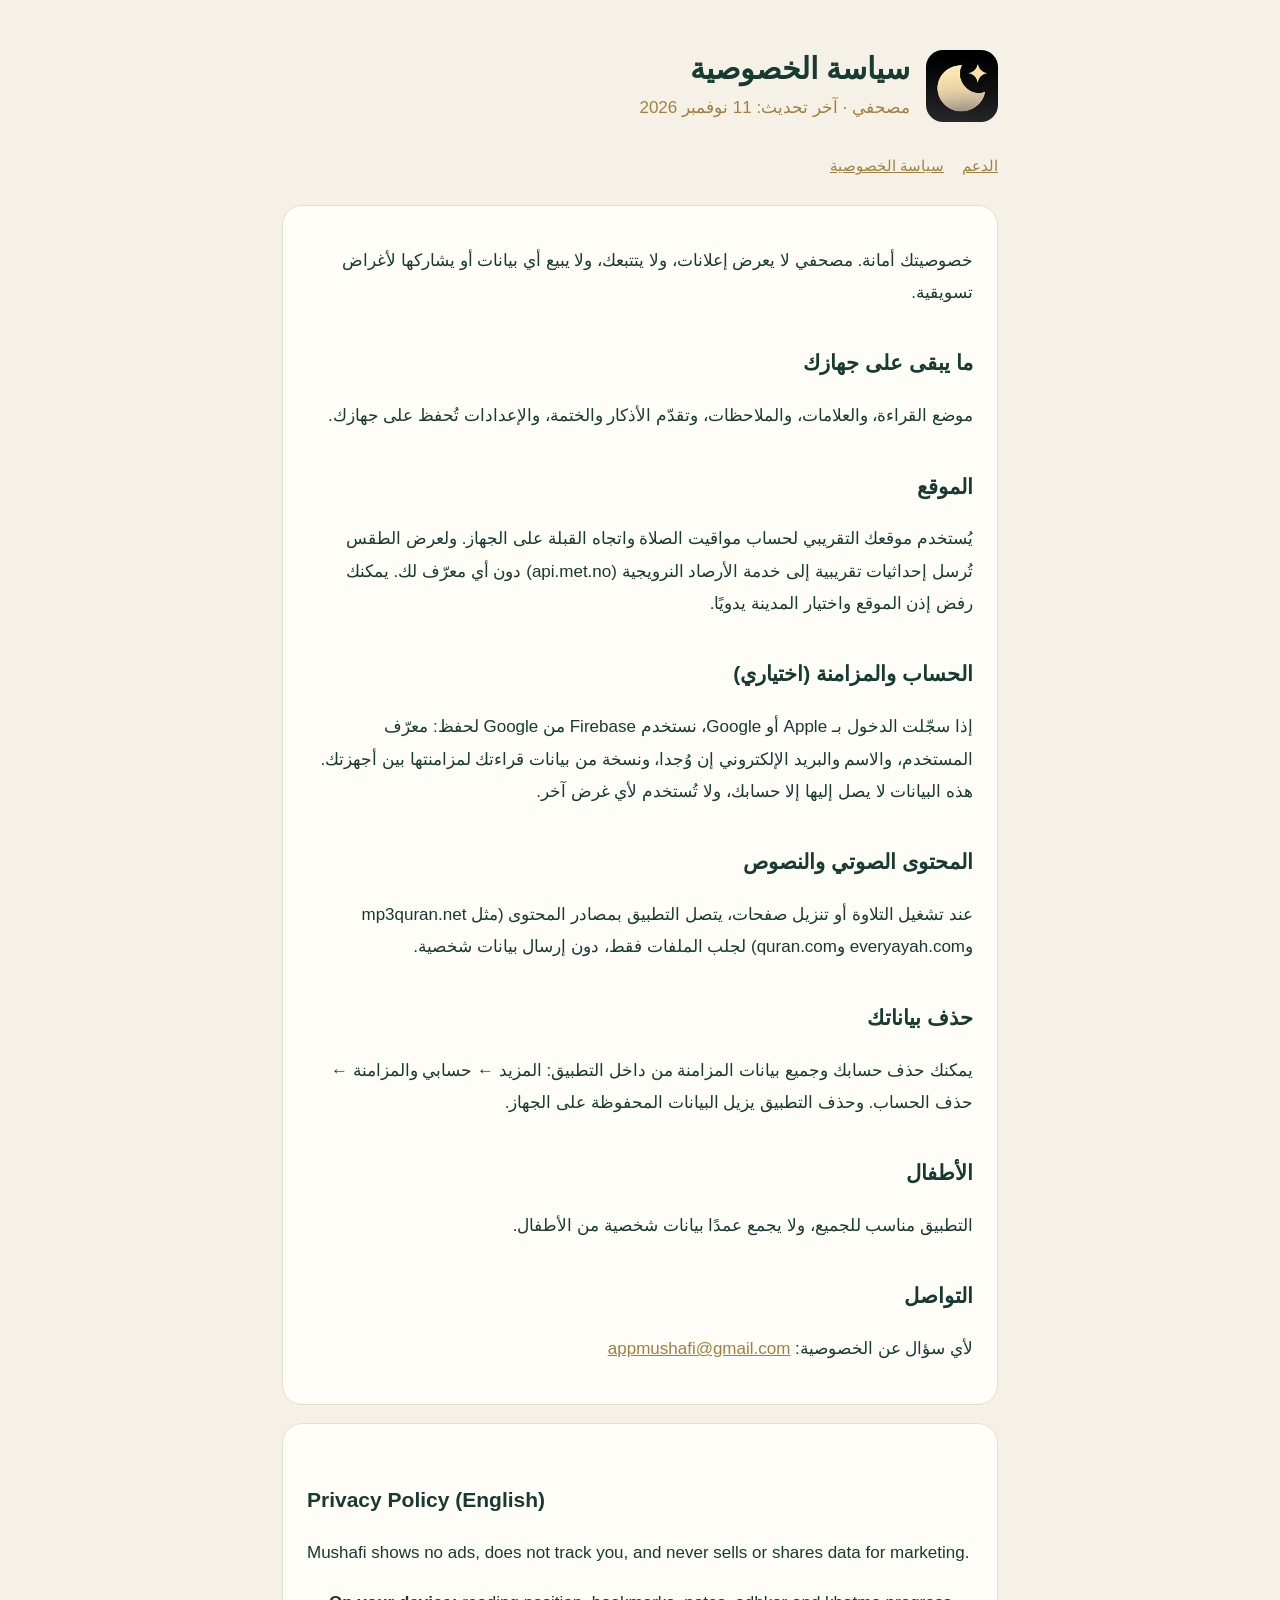
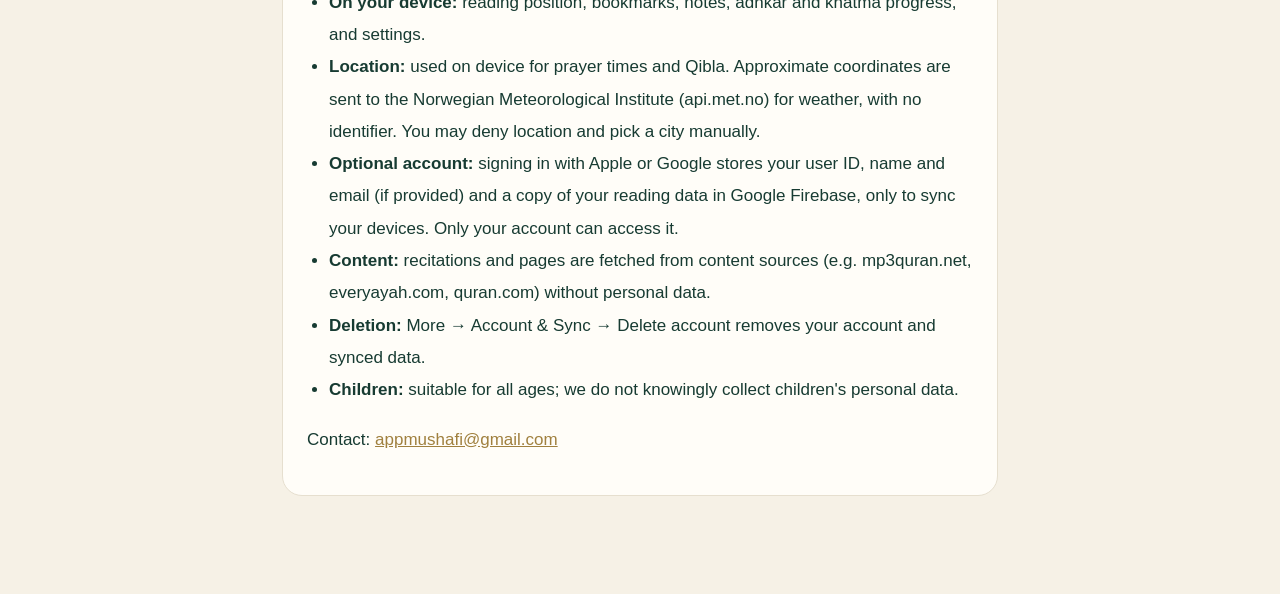
==== privacy.html @ 0d767c70 "Mushafi support and privacy pages Co-Authored-By: Claude Opus 5.5 <noreply@anthropic.com> Claude-Ses" ====
<!DOCTYPE html>
<html lang="ar" dir="rtl">
<head>
<meta charset="utf-8">
<meta name="viewport" content="width=device-width,initial-scale=1">
<title>مصحفي | سياسة الخصوصية</title>
<link rel="icon" href="icon.png">
<link rel="stylesheet" href="style.css">
</head>
<body>
<main>
<header><img src="icon.png" alt=""><div><h1>سياسة الخصوصية</h1><p>مصحفي · آخر تحديث: 11 نوفمبر 2026</p></div></header>
<nav><a href="./">الدعم</a><a href="privacy.html">سياسة الخصوصية</a></nav>

<div class="card">
<p>خصوصيتك أمانة. مصحفي لا يعرض إعلانات، ولا يتتبعك، ولا يبيع أي بيانات أو يشاركها لأغراض تسويقية.</p>

<h2>ما يبقى على جهازك</h2>
<p>موضع القراءة، والعلامات، والملاحظات، وتقدّم الأذكار والختمة، والإعدادات تُحفظ على جهازك.</p>

<h2>الموقع</h2>
<p>يُستخدم موقعك التقريبي لحساب مواقيت الصلاة واتجاه القبلة على الجهاز. ولعرض الطقس تُرسل إحداثيات تقريبية إلى خدمة الأرصاد النرويجية (api.met.no) دون أي معرّف لك. يمكنك رفض إذن الموقع واختيار المدينة يدويًا.</p>

<h2>الحساب والمزامنة (اختياري)</h2>
<p>إذا سجّلت الدخول بـ Apple أو Google، نستخدم Firebase من Google لحفظ: معرّف المستخدم، والاسم والبريد الإلكتروني إن وُجدا، ونسخة من بيانات قراءتك لمزامنتها بين أجهزتك. هذه البيانات لا يصل إليها إلا حسابك، ولا تُستخدم لأي غرض آخر.</p>

<h2>المحتوى الصوتي والنصوص</h2>
<p>عند تشغيل التلاوة أو تنزيل صفحات، يتصل التطبيق بمصادر المحتوى (مثل mp3quran.net وeveryayah.com وquran.com) لجلب الملفات فقط، دون إرسال بيانات شخصية.</p>

<h2>حذف بياناتك</h2>
<p>يمكنك حذف حسابك وجميع بيانات المزامنة من داخل التطبيق: المزيد ← حسابي والمزامنة ← حذف الحساب. وحذف التطبيق يزيل البيانات المحفوظة على الجهاز.</p>

<h2>الأطفال</h2>
<p>التطبيق مناسب للجميع، ولا يجمع عمدًا بيانات شخصية من الأطفال.</p>

<h2>التواصل</h2>
<p>لأي سؤال عن الخصوصية: <a href="mailto:appmushafi@gmail.com">appmushafi@gmail.com</a></p>
</div>

<div class="card en">
<h2>Privacy Policy (English)</h2>
<p>Mushafi shows no ads, does not track you, and never sells or shares data for marketing.</p>
<ul>
<li><strong>On your device:</strong> reading position, bookmarks, notes, adhkar and khatma progress, and settings.</li>
<li><strong>Location:</strong> used on device for prayer times and Qibla. Approximate coordinates are sent to the Norwegian Meteorological Institute (api.met.no) for weather, with no identifier. You may deny location and pick a city manually.</li>
<li><strong>Optional account:</strong> signing in with Apple or Google stores your user ID, name and email (if provided) and a copy of your reading data in Google Firebase, only to sync your devices. Only your account can access it.</li>
<li><strong>Content:</strong> recitations and pages are fetched from content sources (e.g. mp3quran.net, everyayah.com, quran.com) without personal data.</li>
<li><strong>Deletion:</strong> More → Account &amp; Sync → Delete account removes your account and synced data.</li>
<li><strong>Children:</strong> suitable for all ages; we do not knowingly collect children's personal data.</li>
</ul>
<p>Contact: <a href="mailto:appmushafi@gmail.com">appmushafi@gmail.com</a></p>
</div>
</main>
</body>
</html>
---- style.css ----
:root{--bg:#f6f1e6;--paper:#fffdf8;--ink:#173b32;--muted:#6e6555;--gold:#a0803f;--line:#e6dfcf}
*{box-sizing:border-box}
body{margin:0;background:var(--bg);color:var(--ink);font:17px/1.9 -apple-system,"SF Arabic","Segoe UI",Tahoma,sans-serif}
main{max-width:760px;margin:auto;padding:48px 22px 80px}
header{display:flex;align-items:center;gap:16px;margin-bottom:28px}
header img{width:72px;height:72px;border-radius:17px}
h1{font-size:30px;margin:0;line-height:1.4}
header p{margin:2px 0 0;color:var(--gold)}
h2{font-size:21px;margin:34px 0 8px}
.card{background:var(--paper);border:1px solid var(--line);border-radius:20px;padding:22px 24px;margin:18px 0}
a{color:var(--gold)}
nav{display:flex;gap:18px;margin:6px 0 24px;font-size:15px}
.en{direction:ltr;text-align:left}
small{color:var(--muted)}
ul{padding-inline-start:22px}
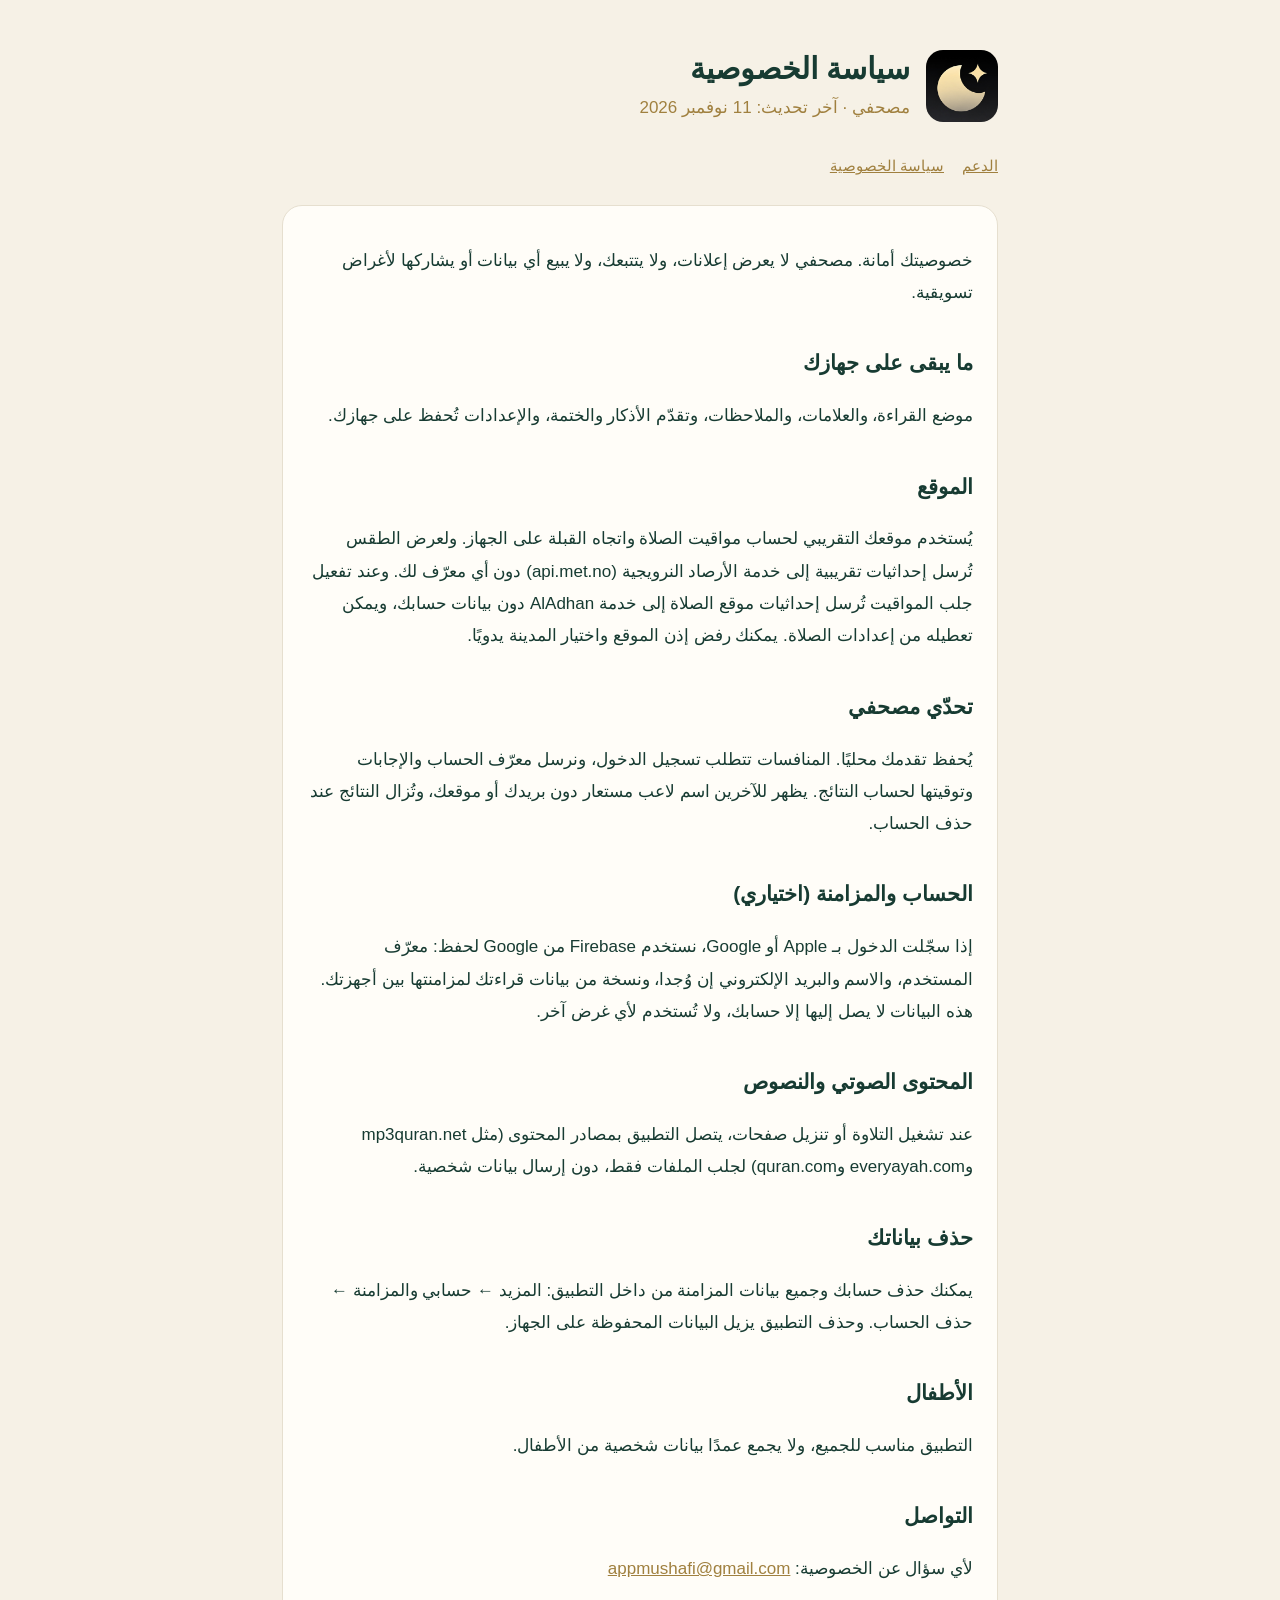
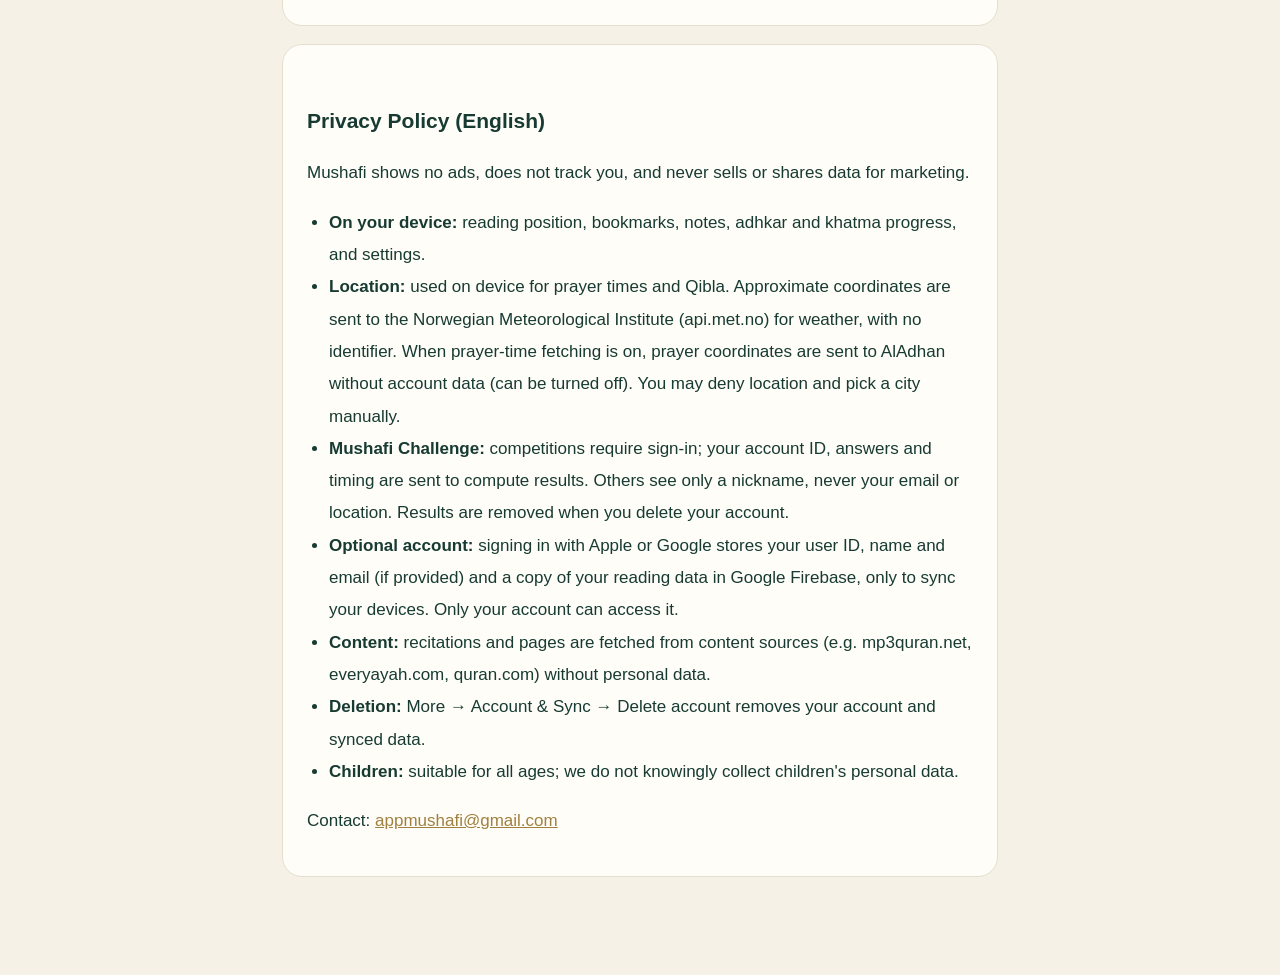
==== commit 0e5c3395: "Privacy: prayer-time service and Mushafi Challenge Co-Authored-By: Claude Opus 5.5 <noreply@anthropi" ====
--- a/privacy.html
+++ b/privacy.html
@@ -19,7 +19,10 @@
 <p>موضع القراءة، والعلامات، والملاحظات، وتقدّم الأذكار والختمة، والإعدادات تُحفظ على جهازك.</p>
 
 <h2>الموقع</h2>
-<p>يُستخدم موقعك التقريبي لحساب مواقيت الصلاة واتجاه القبلة على الجهاز. ولعرض الطقس تُرسل إحداثيات تقريبية إلى خدمة الأرصاد النرويجية (api.met.no) دون أي معرّف لك. يمكنك رفض إذن الموقع واختيار المدينة يدويًا.</p>
+<p>يُستخدم موقعك التقريبي لحساب مواقيت الصلاة واتجاه القبلة على الجهاز. ولعرض الطقس تُرسل إحداثيات تقريبية إلى خدمة الأرصاد النرويجية (api.met.no) دون أي معرّف لك. وعند تفعيل جلب المواقيت تُرسل إحداثيات موقع الصلاة إلى خدمة AlAdhan دون بيانات حسابك، ويمكن تعطيله من إعدادات الصلاة. يمكنك رفض إذن الموقع واختيار المدينة يدويًا.</p>
+
+<h2>تحدّي مصحفي</h2>
+<p>يُحفظ تقدمك محليًا. المنافسات تتطلب تسجيل الدخول، ونرسل معرّف الحساب والإجابات وتوقيتها لحساب النتائج. يظهر للآخرين اسم لاعب مستعار دون بريدك أو موقعك، وتُزال النتائج عند حذف الحساب.</p>
 
 <h2>الحساب والمزامنة (اختياري)</h2>
 <p>إذا سجّلت الدخول بـ Apple أو Google، نستخدم Firebase من Google لحفظ: معرّف المستخدم، والاسم والبريد الإلكتروني إن وُجدا، ونسخة من بيانات قراءتك لمزامنتها بين أجهزتك. هذه البيانات لا يصل إليها إلا حسابك، ولا تُستخدم لأي غرض آخر.</p>
@@ -42,7 +45,8 @@
 <p>Mushafi shows no ads, does not track you, and never sells or shares data for marketing.</p>
 <ul>
 <li><strong>On your device:</strong> reading position, bookmarks, notes, adhkar and khatma progress, and settings.</li>
-<li><strong>Location:</strong> used on device for prayer times and Qibla. Approximate coordinates are sent to the Norwegian Meteorological Institute (api.met.no) for weather, with no identifier. You may deny location and pick a city manually.</li>
+<li><strong>Location:</strong> used on device for prayer times and Qibla. Approximate coordinates are sent to the Norwegian Meteorological Institute (api.met.no) for weather, with no identifier. When prayer-time fetching is on, prayer coordinates are sent to AlAdhan without account data (can be turned off). You may deny location and pick a city manually.</li>
+<li><strong>Mushafi Challenge:</strong> competitions require sign-in; your account ID, answers and timing are sent to compute results. Others see only a nickname, never your email or location. Results are removed when you delete your account.</li>
 <li><strong>Optional account:</strong> signing in with Apple or Google stores your user ID, name and email (if provided) and a copy of your reading data in Google Firebase, only to sync your devices. Only your account can access it.</li>
 <li><strong>Content:</strong> recitations and pages are fetched from content sources (e.g. mp3quran.net, everyayah.com, quran.com) without personal data.</li>
 <li><strong>Deletion:</strong> More → Account &amp; Sync → Delete account removes your account and synced data.</li>
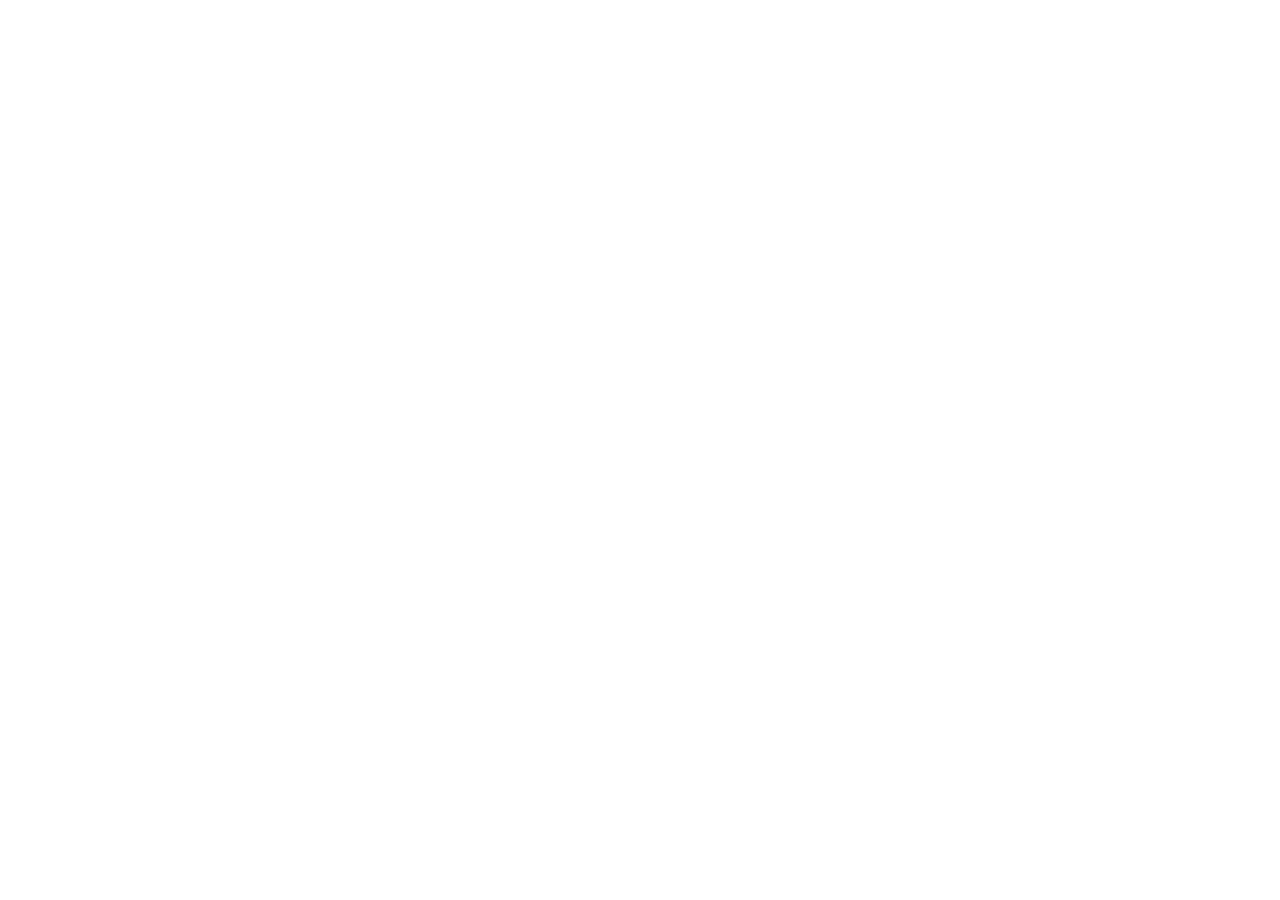
==== commit 07d7a2c4: "Support & privacy moved to mushafiapp.com — redirect Co-Authored-By: Claude Opus 5.5 <noreply@anthro" ====
--- a/privacy.html
+++ b/privacy.html
@@ -1,59 +1,7 @@
 <!DOCTYPE html>
-<html lang="ar" dir="rtl">
-<head>
-<meta charset="utf-8">
-<meta name="viewport" content="width=device-width,initial-scale=1">
-<title>مصحفي | سياسة الخصوصية</title>
-<link rel="icon" href="icon.png">
-<link rel="stylesheet" href="style.css">
-</head>
-<body>
-<main>
-<header><img src="icon.png" alt=""><div><h1>سياسة الخصوصية</h1><p>مصحفي · آخر تحديث: 11 نوفمبر 2026</p></div></header>
-<nav><a href="./">الدعم</a><a href="privacy.html">سياسة الخصوصية</a></nav>
-
-<div class="card">
-<p>خصوصيتك أمانة. مصحفي لا يعرض إعلانات، ولا يتتبعك، ولا يبيع أي بيانات أو يشاركها لأغراض تسويقية.</p>
-
-<h2>ما يبقى على جهازك</h2>
-<p>موضع القراءة، والعلامات، والملاحظات، وتقدّم الأذكار والختمة، والإعدادات تُحفظ على جهازك.</p>
-
-<h2>الموقع</h2>
-<p>يُستخدم موقعك التقريبي لحساب مواقيت الصلاة واتجاه القبلة على الجهاز. ولعرض الطقس تُرسل إحداثيات تقريبية إلى خدمة الأرصاد النرويجية (api.met.no) دون أي معرّف لك. وعند تفعيل جلب المواقيت تُرسل إحداثيات موقع الصلاة إلى خدمة AlAdhan دون بيانات حسابك، ويمكن تعطيله من إعدادات الصلاة. يمكنك رفض إذن الموقع واختيار المدينة يدويًا.</p>
-
-<h2>تحدّي مصحفي</h2>
-<p>يُحفظ تقدمك محليًا. المنافسات تتطلب تسجيل الدخول، ونرسل معرّف الحساب والإجابات وتوقيتها لحساب النتائج. يظهر للآخرين اسم لاعب مستعار دون بريدك أو موقعك، وتُزال النتائج عند حذف الحساب.</p>
-
-<h2>الحساب والمزامنة (اختياري)</h2>
-<p>إذا سجّلت الدخول بـ Apple أو Google، نستخدم Firebase من Google لحفظ: معرّف المستخدم، والاسم والبريد الإلكتروني إن وُجدا، ونسخة من بيانات قراءتك لمزامنتها بين أجهزتك. هذه البيانات لا يصل إليها إلا حسابك، ولا تُستخدم لأي غرض آخر.</p>
-
-<h2>المحتوى الصوتي والنصوص</h2>
-<p>عند تشغيل التلاوة أو تنزيل صفحات، يتصل التطبيق بمصادر المحتوى (مثل mp3quran.net وeveryayah.com وquran.com) لجلب الملفات فقط، دون إرسال بيانات شخصية.</p>
-
-<h2>حذف بياناتك</h2>
-<p>يمكنك حذف حسابك وجميع بيانات المزامنة من داخل التطبيق: المزيد ← حسابي والمزامنة ← حذف الحساب. وحذف التطبيق يزيل البيانات المحفوظة على الجهاز.</p>
-
-<h2>الأطفال</h2>
-<p>التطبيق مناسب للجميع، ولا يجمع عمدًا بيانات شخصية من الأطفال.</p>
-
-<h2>التواصل</h2>
-<p>لأي سؤال عن الخصوصية: <a href="mailto:appmushafi@gmail.com">appmushafi@gmail.com</a></p>
-</div>
-
-<div class="card en">
-<h2>Privacy Policy (English)</h2>
-<p>Mushafi shows no ads, does not track you, and never sells or shares data for marketing.</p>
-<ul>
-<li><strong>On your device:</strong> reading position, bookmarks, notes, adhkar and khatma progress, and settings.</li>
-<li><strong>Location:</strong> used on device for prayer times and Qibla. Approximate coordinates are sent to the Norwegian Meteorological Institute (api.met.no) for weather, with no identifier. When prayer-time fetching is on, prayer coordinates are sent to AlAdhan without account data (can be turned off). You may deny location and pick a city manually.</li>
-<li><strong>Mushafi Challenge:</strong> competitions require sign-in; your account ID, answers and timing are sent to compute results. Others see only a nickname, never your email or location. Results are removed when you delete your account.</li>
-<li><strong>Optional account:</strong> signing in with Apple or Google stores your user ID, name and email (if provided) and a copy of your reading data in Google Firebase, only to sync your devices. Only your account can access it.</li>
-<li><strong>Content:</strong> recitations and pages are fetched from content sources (e.g. mp3quran.net, everyayah.com, quran.com) without personal data.</li>
-<li><strong>Deletion:</strong> More → Account &amp; Sync → Delete account removes your account and synced data.</li>
-<li><strong>Children:</strong> suitable for all ages; we do not knowingly collect children's personal data.</li>
-</ul>
-<p>Contact: <a href="mailto:appmushafi@gmail.com">appmushafi@gmail.com</a></p>
-</div>
-</main>
-</body>
-</html>
+<html lang="ar" dir="rtl"><head><meta charset="utf-8">
+<title>مصحفي</title>
+<link rel="canonical" href="https://mushafiapp.com/privacy">
+<meta http-equiv="refresh" content="0; url=https://mushafiapp.com/privacy">
+<script>location.replace("https://mushafiapp.com/privacy")</script>
+</head><body><p><a href="https://mushafiapp.com/privacy">https://mushafiapp.com/privacy</a></p></body></html>
